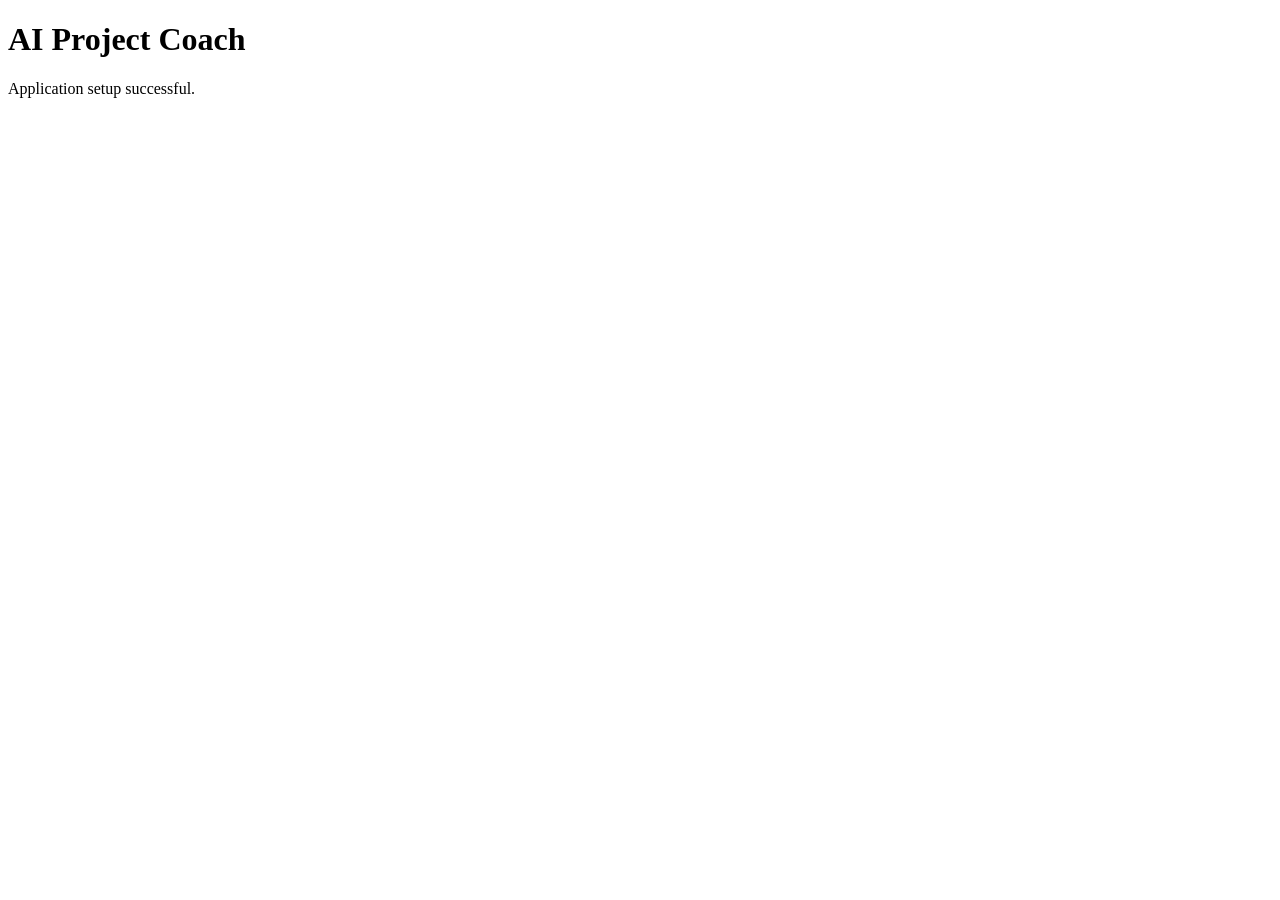
==== frontend/index.html @ a8a2a8b0 "chore: set up initial application and Docker environment" ====
<!DOCTYPE html>
<html lang="en">
<head>
    <meta charset="UTF-8">
    <meta name="viewport" content="width=device-width, initial-scale=1.0">
    <title>AI Project Coach</title>
    <link rel="stylesheet" href="css/style.css">
</head>
<body>

    <h1>AI Project Coach</h1>
    <p>Application setup successful.</p>

    <script src="js/app.js"></script>
</body>
</html>
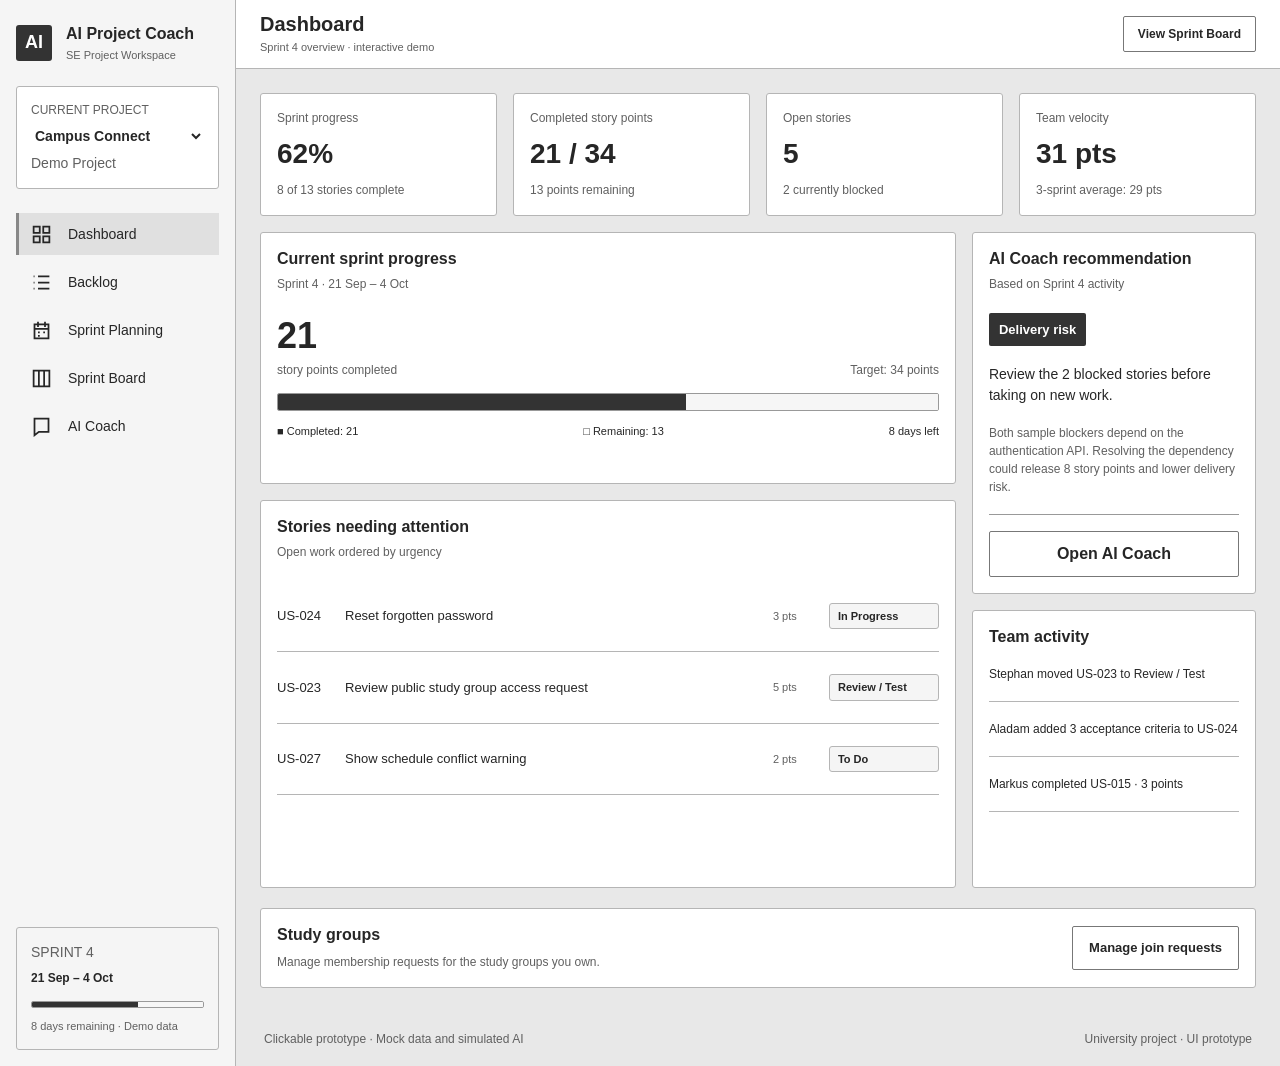
==== commit e439a6ad: "feat(frontend): implement AIPC mockup screens and US-025 join request flow" ====
--- a/frontend/index.html
+++ b/frontend/index.html
@@ -7,10 +7,234 @@
     <link rel="stylesheet" href="css/style.css">
 </head>
 <body>
-
-    <h1>AI Project Coach</h1>
-    <p>Application setup successful.</p>
-
+    <a class="skip-link" href="#main-content">Skip to content</a>
+    <div class="app-layout">
+        <aside class="sidebar">
+            <a class="brand" href="#dashboard" aria-label="AI Project Coach dashboard">
+                <span class="brand-mark" aria-hidden="true">AI</span>
+                <span>AI Project Coach<span class="brand-caption">SE Project Workspace</span></span>
+            </a>
+            <div class="project-selector">
+                <label for="current-project">Current project</label>
+                <select id="current-project" name="current-project">
+                    <option value="campus-connect">Campus Connect</option>
+                </select>
+                <p>Demo Project</p>
+            </div>
+            <nav aria-label="Main navigation">
+                <ul class="nav-list">
+                    <li><a class="nav-link is-active" href="#dashboard" aria-current="page"><svg class="nav-icon" viewBox="0 0 24 24" fill="none" stroke="currentColor" stroke-width="2" aria-hidden="true"><path d="M3 3h7v7H3zM14 3h7v7h-7zM3 14h7v7H3zM14 14h7v7h-7z"/></svg>Dashboard</a></li>
+                    <li><a class="nav-link" href="#backlog"><svg class="nav-icon" viewBox="0 0 24 24" fill="none" stroke="currentColor" stroke-width="2" aria-hidden="true"><path d="M8 5h13M8 12h13M8 19h13M3 5h1M3 12h1M3 19h1"/></svg>Backlog</a></li>
+                    <li><a class="nav-link" href="#sprint-planning"><svg class="nav-icon" viewBox="0 0 24 24" fill="none" stroke="currentColor" stroke-width="2" aria-hidden="true"><path d="M4 5h16v16H4zM4 10h16M8 2v6M16 2v6M8 14h2M14 14h2M8 18h2"/></svg>Sprint Planning</a></li>
+                    <li><a class="nav-link" href="#sprint-board"><svg class="nav-icon" viewBox="0 0 24 24" fill="none" stroke="currentColor" stroke-width="2" aria-hidden="true"><path d="M3 3h18v18H3zM9 3v18M15 3v18"/></svg>Sprint Board</a></li>
+                    <li><a class="nav-link" href="#ai-coach"><svg class="nav-icon" viewBox="0 0 24 24" fill="none" stroke="currentColor" stroke-width="2" aria-hidden="true"><path d="M4 3h16v15H9l-5 4z"/></svg>AI Coach</a></li>
+                </ul>
+            </nav>
+            <section class="sidebar-footer" aria-labelledby="sidebar-sprint-title">
+                <h2 id="sidebar-sprint-title">SPRINT 4</h2>
+                <p><strong>21 Sep – 4 Oct</strong></p>
+                <progress value="21" max="34" aria-label="Sprint summary: 21 of 34 points complete">62%</progress>
+                <span class="sidebar-caption">8 days remaining · Demo data</span>
+            </section>
+        </aside>
+
+        <div class="main-layout">
+            <header class="app-header">
+                <div><h1 id="app-page-title" tabindex="-1">Dashboard</h1><p id="app-page-subtitle">Sprint 4 overview · interactive demo</p></div>
+                <div class="header-actions">
+                    <a id="header-sprint-board" class="request-button" href="#sprint-board">View Sprint Board</a>
+                    <a class="request-button header-action" data-page="backlog" href="#story-assistant" hidden>Generate with AI</a>
+                    <button class="request-button request-button-primary header-action" data-page="backlog" id="create-story" type="button" hidden>Create User Story</button>
+                    <span class="status-badge header-action" data-page="story-assistant" hidden>AI-assisted demo draft</span>
+                    <button class="request-button header-action" data-page="sprint-planning" id="end-voting" type="button" hidden>End Voting</button>
+                    <button class="request-button request-button-primary header-action" data-page="sprint-planning" id="add-to-sprint" type="button" hidden>Add to Sprint 5</button>
+                    <a class="request-button request-button-primary header-action" data-page="sprint-board" href="#backlog" hidden>Add Story</a>
+                    <button class="request-button header-action" data-page="ai-coach" id="export-summary" type="button" hidden>Export Summary</button>
+                    <button class="request-button request-button-primary header-action" data-page="ai-coach" id="start-retro" type="button" hidden>Start Team Retrospective</button>
+                </div>
+            </header>
+
+            <main id="main-content" tabindex="-1">
+                <p id="demo-feedback" class="request-message" role="status" aria-atomic="true"></p>
+                <section id="dashboard" class="page" aria-labelledby="dashboard-title">
+                    <div class="page-heading dashboard-heading">
+                        <h2 id="dashboard-title" tabindex="-1">Dashboard</h2><p>Sprint 4 overview · interactive demo</p>
+                    </div>
+
+                    <div class="overview-grid">
+                        <article class="overview-card" aria-labelledby="progress-label">
+                            <h3 id="progress-label">Sprint progress</h3>
+                            <p class="card-value">62%</p>
+                            <p class="card-description">8 of 13 stories complete</p>
+                        </article>
+                        <article class="overview-card" aria-labelledby="points-label">
+                            <h3 id="points-label">Completed story points</h3>
+                            <p class="card-value">21 / 34</p>
+                            <p class="card-description">13 points remaining</p>
+                        </article>
+                        <article class="overview-card" aria-labelledby="stories-label">
+                            <h3 id="stories-label">Open stories</h3>
+                            <p class="card-value">5</p>
+                            <p class="card-description">2 currently blocked</p>
+                        </article>
+                        <article class="overview-card" aria-labelledby="velocity-label">
+                            <h3 id="velocity-label">Team velocity</h3>
+                            <p class="card-value">31 pts</p>
+                            <p class="card-description">3-sprint average: 29 pts</p>
+                        </article>
+                    </div>
+
+                    <div class="dashboard-columns">
+                        <div class="dashboard-primary">
+                            <article class="panel sprint-panel" aria-labelledby="current-sprint-title">
+                                <h3 id="current-sprint-title">Current sprint progress</h3>
+                                <p class="panel-subtitle">Sprint 4 · 21 Sep – 4 Oct</p>
+                                <p class="sprint-total">21</p>
+                                <div class="progress-label"><span>story points completed</span><span>Target: 34 points</span></div>
+                                <progress value="21" max="34" aria-label="Current sprint progress: 21 of 34 story points complete">62%</progress>
+                                <div class="progress-legend"><span>■ Completed: 21</span><span>□ Remaining: 13</span><span>8 days left</span></div>
+                            </article>
+
+                            <article class="panel attention-panel" aria-labelledby="attention-title">
+                                <h3 id="attention-title">Stories needing attention</h3>
+                                <p class="panel-subtitle">Open work ordered by urgency</p>
+                                <ul class="story-list">
+                                    <li><span>US-024</span><span>Reset forgotten password</span><span class="story-points">3 pts</span><span class="status-badge">In Progress</span></li>
+                                    <li><span>US-023</span><span>Review public study group access request</span><span class="story-points">5 pts</span><span class="status-badge">Review / Test</span></li>
+                                    <li><span>US-027</span><span>Show schedule conflict warning</span><span class="story-points">2 pts</span><span class="status-badge">To Do</span></li>
+                                </ul>
+                            </article>
+                        </div>
+
+                        <div class="dashboard-secondary">
+                            <article class="panel coach-panel" aria-labelledby="recommendation-title">
+                                <h3 id="recommendation-title">AI Coach recommendation</h3>
+                                <p class="panel-subtitle">Based on Sprint 4 activity</p>
+                                <span class="risk-badge">Delivery risk</span>
+                                <p class="recommendation-copy">Review the 2 blocked stories before taking on new work.</p>
+                                <p class="panel-copy">Both sample blockers depend on the authentication API. Resolving the dependency could release 8 story points and lower delivery risk.</p>
+                                <div class="panel-action"><a class="request-button" href="#ai-coach">Open AI Coach</a></div>
+                            </article>
+
+                            <article class="panel activity-panel" aria-labelledby="activity-title">
+                                <h3 id="activity-title">Team activity</h3>
+                                <ul class="activity-list">
+                                    <li>Stephan moved US-023 to Review / Test</li>
+                                    <li>Aladam added 3 acceptance criteria to US-024</li>
+                                    <li>Markus completed US-015 · 3 points</li>
+                                </ul>
+                            </article>
+                        </div>
+                    </div>
+
+                    <article class="panel study-groups-panel" aria-labelledby="study-groups-title">
+                        <div><h3 id="study-groups-title">Study groups</h3><p class="panel-copy">Manage membership requests for the study groups you own.</p></div>
+                        <a class="request-button" href="#join-requests">Manage join requests</a>
+                    </article>
+                </section>
+
+                <section id="backlog" class="page" aria-labelledby="backlog-title" hidden>
+                    <div class="page-heading"><h2 id="backlog-title">Backlog &amp; User Story Management</h2><p>Create, refine, prioritise, and prepare stories for sprint planning</p></div>
+                    <div class="toolbar">
+                        <label class="search-field"><span class="sr-only">Search user stories</span><input id="backlog-search" type="search" placeholder="Search user stories…"></label>
+                        <label><span class="sr-only">Filter backlog priority</span><select id="backlog-priority"><option value="">Priority: All</option><option>High</option><option>Medium</option><option>Low</option></select></label>
+                        <label><span class="sr-only">Filter backlog status</span><select id="backlog-status"><option value="">Status: All</option><option>Ready</option><option>Draft</option><option>Refine</option><option>In Sprint</option></select></label>
+                        <p id="backlog-count" class="toolbar-summary" role="status"></p>
+                    </div>
+                    <div class="table-panel"><table><caption class="sr-only">Project backlog with mock user stories</caption><thead><tr><th scope="col">ID</th><th scope="col">User story</th><th scope="col">Priority</th><th scope="col">Points</th><th scope="col">Status</th><th scope="col"><span class="sr-only">Actions</span></th></tr></thead><tbody id="backlog-rows"></tbody></table><p id="backlog-empty" class="empty-notice" hidden>No stories match your filters. Try another search or choose All.</p><p class="table-footer">Mock preview · Decisions and new stories reset on refresh.</p></div>
+                </section>
+
+                <section id="story-assistant" class="page" data-nav-parent="backlog" aria-labelledby="assistant-title" hidden>
+                    <div class="page-heading"><h2 id="assistant-title">AI User Story Assistant</h2><p>Turn a natural-language requirement into a structured backlog item</p></div>
+                    <div class="assistant-grid">
+                        <div class="stack">
+                            <article class="panel"><h3>1. Describe the requirement</h3><p class="panel-subtitle">Write what the user needs in plain language. Include relevant constraints or business rules.</p>
+                                <label class="sr-only" for="story-requirement">Requirement</label><textarea id="story-requirement" rows="7" maxlength="1000">Students should be able to request access to a public study group. The owner needs to approve the request before the student can see private posts.</textarea>
+                                <p class="field-help">Be specific about the actor and desired outcome. <span id="requirement-count"></span></p>
+                                <button id="generate-story" class="request-button request-button-primary full-width" type="button">Generate User Story</button><p class="field-help">Demo only: shows a sample draft; no AI service is connected.</p>
+                            </article>
+                            <article class="panel grow"><h3>Project context</h3><p class="panel-subtitle">Context helps the assistant create a more relevant draft.</p><label class="field-label" for="product-area">Product area</label><select id="product-area"><option>Study Groups</option></select><label class="field-label" for="primary-user">Primary user</label><select id="primary-user"><option>University student</option></select></article>
+                        </div>
+                        <article class="panel"><h3>2. Review AI-generated story</h3><p class="panel-subtitle">Check the wording and acceptance criteria before adding this item to the backlog.</p>
+                            <div class="draft-story"><div class="panel-heading"><h4>Suggested user story</h4><span class="status-badge">Priority: Medium</span></div><label class="sr-only" for="suggested-story">Suggested story text</label><textarea id="suggested-story" rows="5">As a university student,
+I want to request access to a public study group,
+so that I can participate after the group owner approves me.</textarea></div>
+                            <div class="panel-heading"><h4>Suggested acceptance criteria</h4><span class="muted">4 criteria</span></div>
+                            <ul class="criteria-list"><li>Given I am viewing a public study group, when I select Join, then my request is sent to the group owner.</li><li>The group owner receives a notification containing my name and study interests.</li><li>I see a Pending status until the owner approves or declines the request.</li><li>I cannot submit a second request while one is pending.</li></ul>
+                            <div class="panel-action action-row"><span class="field-help">Review the sample output for accuracy before saving.</span><button id="add-draft" class="request-button request-button-primary" type="button">Add to Backlog</button></div>
+                        </article>
+                    </div>
+                </section>
+
+                <section id="sprint-planning" class="page" aria-labelledby="planning-title" hidden>
+                    <div class="page-heading"><h2 id="planning-title">Sprint Planning &amp; Planning Poker</h2><p>Backlog refinement &amp; estimation session · 6 demo participants</p></div>
+                    <article class="panel selected-story"><h3>Selected user story</h3><div class="selected-story-grid"><div><p><strong>US-026</strong> <span class="status-badge">Medium</span> <span class="status-badge">Study Groups</span></p><h4>Request access to a public study group</h4><p>As a university student, I want to request access to a public study group, so that I can participate after the group owner approves me.</p></div><div><h4>Acceptance criteria (4)</h4><ul class="criteria-list compact"><li>Join request is sent to the group owner</li><li>Student sees a Pending status</li><li>Duplicate requests are prevented</li><li>Private posts stay hidden until approval</li></ul></div></div></article>
+                    <div class="planning-grid">
+                        <article class="panel"><h3>Team estimates</h3><p id="voting-description" class="panel-subtitle">Votes are revealed. Discuss the difference before agreeing a final estimate.</p><div id="team-estimates" class="estimate-grid"></div>
+                            <fieldset class="vote-fieldset"><legend>Your estimate</legend><p id="selected-estimate" role="status">Selected: 5 points</p><div id="vote-options" class="vote-options" role="group" aria-label="Choose your estimate"></div></fieldset>
+                        </article>
+                        <article class="panel"><h3>AI-generated estimate</h3><p class="panel-subtitle">Comparable stories and acceptance criteria were considered. Sample analysis only.</p><div class="estimate-suggestion"><h4>Suggested estimate</h4><strong>5</strong><span>story points</span></div><h4>Why 5 points?</h4><p class="panel-copy">The story includes a request workflow, a new Pending state, one notification, and duplicate-request validation. Similar stories averaged 4.7 points.</p><div class="panel-action"><p class="field-help">Confidence: Medium · Team range: 3–8</p><button id="use-estimate" class="request-button full-width" type="button">Use 5 as Final Estimate</button></div></article>
+                    </div>
+                </section>
+
+                <section id="sprint-board" class="page" aria-labelledby="board-title" hidden>
+                    <div class="page-heading"><h2 id="board-title">Sprint Board</h2><p>Sprint 4 · 21 of 34 story points completed · 8 days remaining</p></div>
+                    <div class="toolbar"><label><span class="sr-only">Sprint</span><select><option>Sprint 4</option></select></label><label><span class="sr-only">Filter assignee</span><select id="board-assignee"><option value="">Assignee: All</option><option value="SG">Serhat Goektas</option><option value="AM">Aladam Mishref</option><option value="SL">Stephan Lottes</option><option value="EMM">Enrique Morales Mesino</option><option value="NA">Nuri Ali</option><option value="MR">Markus Rizkalla</option></select></label><label><span class="sr-only">Filter board priority</span><select id="board-priority"><option value="">Priority: All</option><option>High</option><option>Medium</option><option>Low</option></select></label><p id="board-count" class="toolbar-summary" role="status"></p></div>
+                    <div id="board-columns" class="board-grid"></div>
+                </section>
+
+                <section id="ai-coach" class="page" aria-labelledby="coach-title" hidden>
+                    <div class="page-heading"><h2 id="coach-title">AI Retrospective / Project Coach</h2><p>Sprint 4 completed · Sample AI analysis from board history and team activity</p></div>
+                    <div class="overview-grid"><article class="overview-card"><h3>Planned story points</h3><p class="card-value">34</p><p class="card-description">13 total stories</p></article><article class="overview-card"><h3>Completed story points</h3><p class="card-value">21</p><p class="card-description">8 completed stories</p></article><article class="overview-card"><h3>Carry-over stories</h3><p class="card-value">5</p><p class="card-description">13 points · 5 carry-over stories</p></article><article class="overview-card"><h3>Average cycle time</h3><p class="card-value">4.2 days</p><p class="card-description">0.8 days slower than Sprint 3</p></article></div>
+                    <div class="retro-grid"><div class="stack"><article class="panel"><h3>Sprint outcome</h3><p class="panel-subtitle">Planned versus completed points</p><div class="progress-label"><span>Planned</span><strong>34 pts · 13 stories</strong></div><progress value="34" max="34" aria-label="Planned: 34 story points">34</progress><div class="progress-label"><span>Completed</span><strong>21 pts · 8 stories</strong></div><progress value="21" max="34" aria-label="Completed: 21 of 34 story points">21</progress></article><article class="panel grow"><h3>Delivery signals</h3><dl class="signal-list"><div><dt>Stories completed</dt><dd>8 / 13</dd></div><div><dt>Blocked time</dt><dd>6.5 days</dd></div><div><dt>Reopened stories</dt><dd>2</dd></div><div><dt>Scope added mid-sprint</dt><dd>5 pts</dd></div></dl></article></div>
+                        <article class="panel"><h3>AI Coach analysis</h3><p class="panel-subtitle">AI identifies possible problems and suggests improvements. The team discusses and decides what to do. Demo analysis only.</p><div class="analysis-grid"><div><div class="panel-heading"><h4>Possible problems</h4><span class="risk-badge">AI detected 3</span></div><div class="analysis-card"><h5>! Authentication work is blocking delivery</h5><span class="muted">High impact</span><p>Two stories waited more than three days for the same API dependency.</p></div><div class="analysis-card"><h5>! Review work is clustering late</h5><span class="muted">Medium impact</span><p>Six of eight completed stories entered review in the final three sprint days.</p></div><div class="analysis-card"><h5>! Mid-sprint scope increased delivery pressure</h5><span class="muted">Medium impact</span><p>5 story points were added after the sprint started, increasing the committed workload.</p></div></div>
+                            <div><h4>Suggested improvements for Sprint 5</h4><span class="status-badge">Next sprint</span><ol class="improvement-list"><li><h5>Schedule an authentication dependency check</h5><p>Confirm API ownership and test data before Sprint 5 begins.</p></li><li><h5>Set a daily review handoff</h5><p>Reserve 30 minutes each afternoon for code review and QA assignment.</p></li><li><h5>Protect the sprint scope</h5><p>Avoid adding new work during an active sprint unless equivalent scope is removed or the change is explicitly agreed by the team.</p></li></ol><button id="create-actions" class="request-button request-button-primary full-width" type="button">Create Sprint 5 Action Items</button><button id="ask-coach" class="request-button full-width spaced-button" type="button">Ask AI Coach a Follow-up</button><div id="coach-followup" hidden><label class="field-label" for="coach-question">Team follow-up question</label><textarea id="coach-question" rows="3" placeholder="What should the team discuss next?"></textarea><p class="field-help">Use this question during your team discussion. Live AI answers are not connected.</p></div></div></div>
+                            <div id="team-retrospective" class="panel-action" hidden><label class="field-label" for="retro-notes">Team retrospective notes</label><textarea id="retro-notes" rows="4" placeholder="What went well? What should change next sprint?"></textarea><p class="field-help">Discussion notes stay in this preview until refresh.</p></div>
+                        </article>
+                    </div>
+                </section>
+
+                <section id="join-requests" class="page join-requests-page" data-nav-parent="dashboard" aria-labelledby="join-requests-title" hidden>
+                    <a class="back-link" href="#dashboard">← Back to Dashboard</a>
+                    <div class="page-heading">
+                        <p class="eyebrow">Study groups · Owner workspace</p>
+                        <h2 id="join-requests-title" tabindex="-1">Join Requests</h2>
+                        <p>Review who wants to join the study groups you own.</p>
+                    </div>
+                    <div class="requests-demo">
+                        <p><strong>Demo data.</strong> Decisions apply to this preview only and reset when you refresh.</p>
+                        <label><input id="fail-next-request" type="checkbox"> Simulate a failure on the next approval or rejection</label>
+                    </div>
+                    <p id="request-success" class="request-message" role="status" aria-atomic="true"></p>
+                    <p id="request-error" class="request-message request-message-error" role="alert" aria-atomic="true"></p>
+                    <div class="requests-heading">
+                        <h3>Study group requests</h3>
+                        <p id="request-summary" role="status" aria-atomic="true">Loading requests…</p>
+                    </div>
+                    <p id="requests-empty" class="requests-empty" hidden>No pending requests. All study group requests have been reviewed.</p>
+                    <ul id="request-list" class="request-list" aria-label="Study group join requests" aria-busy="true"></ul>
+                    <button id="retry-requests" class="request-button" type="button" hidden>Retry loading requests</button>
+                    <noscript><p>Enable JavaScript to review and approve study group join requests.</p></noscript>
+                </section>
+
+                <template id="request-card-template">
+                    <li class="request-card">
+                        <div class="request-details">
+                            <h4 class="requester-name"></h4>
+                            <p>Study group: <span class="request-group"></span></p>
+                            <p>Status: <span class="request-status" tabindex="-1"></span></p>
+                        </div>
+                        <div class="request-actions">
+                            <button class="request-button request-button-primary" type="button" data-decision="approved">Approve</button>
+                            <button class="request-button" type="button" data-decision="rejected">Reject</button>
+                        </div>
+                    </li>
+                </template>
+                <dialog id="story-dialog" aria-labelledby="story-dialog-title"><form id="story-form"><h2 id="story-dialog-title">Create User Story</h2><p class="field-help">A demo story will be added to the backlog until refresh.</p><label class="field-label" for="new-story-title">User story</label><textarea id="new-story-title" rows="4" maxlength="500" required></textarea><div class="form-grid"><div><label class="field-label" for="new-story-priority">Priority</label><select id="new-story-priority"><option>Low</option><option selected>Medium</option><option>High</option></select></div><div><label class="field-label" for="new-story-points">Story points</label><input id="new-story-points" type="number" min="0" max="100" value="3" required></div></div><div class="panel-action action-row"><button id="cancel-story" class="request-button" type="button">Cancel</button><button class="request-button request-button-primary" type="submit">Create Story</button></div></form></dialog>
+            </main>
+            <footer class="app-footer">Clickable prototype · Mock data and simulated AI <span>University project · UI prototype</span></footer>
+        </div>
+    </div>
     <script src="js/app.js"></script>
 </body>
-</html>+</html>
--- a/frontend/css/style.css
+++ b/frontend/css/style.css
@@ -0,0 +1,279 @@
+/* Screenshot reference: grayscale panels, a light sidebar, and a two-column dashboard. */
+:root {
+    color-scheme: light;
+    --ink: #262626;
+    --muted: #606060;
+    --border: #b5b5b5;
+    --surface: #fff;
+    --background: #e8e8e8;
+}
+* { box-sizing: border-box; }
+body { margin: 0; background: var(--background); color: var(--ink); font-family: Arial, Helvetica, sans-serif; font-size: 14px; line-height: 1.5; }
+a { color: inherit; text-underline-offset: 3px; }
+[hidden] { display: none !important; }
+:focus-visible { outline: 3px solid #444; outline-offset: 4px; }
+.skip-link { position: absolute; top: -100px; left: 16px; z-index: 10; padding: 10px 16px; border: 1px solid #777; background: #fff; }
+.skip-link:focus { top: 16px; }
+.app-layout { display: grid; grid-template-columns: 236px minmax(0, 1fr); min-height: 100vh; }
+.sidebar { display: flex; flex-direction: column; gap: 24px; padding: 24px 16px 16px; border-right: 1px solid var(--border); background: #f5f5f5; }
+.brand { display: flex; align-items: center; gap: 14px; text-decoration: none; font-size: 16px; font-weight: 700; line-height: 1.3; }
+.brand-mark { display: grid; place-items: center; flex-shrink: 0; width: 36px; height: 36px; border-radius: 3px; background: #333; color: #fff; font-size: 18px; }
+.brand-caption { display: block; margin-top: 3px; color: var(--muted); font-size: 14px; font-weight: 400; }
+.project-selector { padding: 14px; border: 1px solid var(--border); border-radius: 3px; background: #fff; }
+.project-selector label { display: block; color: var(--muted); font-size: 12px; text-transform: uppercase; }
+.project-selector select { width: 100%; min-height: 34px; padding: 2px 0; border: 0; background: #fff; color: var(--ink); font: inherit; font-weight: 700; }
+.project-selector p { margin: 0; color: var(--muted); font-size: 14px; }
+.nav-list { display: grid; gap: 6px; list-style: none; padding: 0; margin: 0; }
+.nav-link { display: flex; align-items: center; gap: 16px; min-height: 42px; padding: 10px 12px; border-left: 3px solid transparent; text-decoration: none; }
+.nav-link:hover { background: #eaeaea; }
+.nav-link.is-active { border-left-color: #888; background: #e0e0e0; }
+.nav-icon { width: 21px; height: 21px; flex-shrink: 0; }
+.sidebar-footer { margin-top: auto; padding: 14px; border: 1px solid var(--border); border-radius: 3px; color: var(--muted); font-size: 14px; }
+.sidebar-footer h2 { margin: 0 0 6px; font-size: 14px; font-weight: 400; }
+.sidebar-footer p { margin: 0; color: var(--ink); }
+.sidebar-footer progress { margin: 14px 0 10px; height: 7px; }
+.sidebar-caption { display: block; font-size: 13px; }
+.main-layout { display: flex; flex-direction: column; min-width: 0; }
+.app-header { display: flex; align-items: center; justify-content: space-between; gap: 20px; min-height: 68px; padding: 12px 24px; border-bottom: 1px solid var(--border); background: #fff; }
+.app-header h1 { margin: 0 0 2px; font-size: 20px; font-weight: 700; line-height: 1.25; }
+.app-header p { margin: 0; color: var(--muted); font-size: 14px; }
+.app-header .request-button { flex-shrink: 0; font-size: 16px; padding: 10px 18px; }
+main { width: 100%; margin: 0 auto; padding: 24px; flex: 1; }
+/* Section labels remain available to assistive technology; the visible title is in the header. */
+.page-heading { position: absolute; width: 1px; height: 1px; padding: 0; margin: -1px; overflow: hidden; clip-path: inset(50%); white-space: nowrap; }
+.overview-grid { display: grid; grid-template-columns: repeat(4, minmax(0, 1fr)); gap: 20px; }
+.overview-card, .panel, .placeholder-panel { min-width: 0; padding: 20px; border: 1px solid var(--border); border-radius: 3px; background: #fff; }
+.overview-card { min-height: 112px; }
+.overview-card h3 { margin: 0 0 10px; color: var(--muted); font-size: 16px; font-weight: 400; line-height: 1.35; }
+.card-value { margin: 0 0 10px; font-size: 28px; font-weight: 700; line-height: 1.25; }
+.card-description { margin: 0; font-size: 14px; color: var(--muted); }
+.dashboard-columns { display: grid; grid-template-columns: minmax(0, 2.45fr) minmax(0, 1fr); gap: 20px; margin-top: 20px; }
+.dashboard-primary, .dashboard-secondary { display: flex; flex-direction: column; gap: 20px; min-width: 0; }
+.panel h3 { margin: 0; font-size: 16px; font-weight: 700; line-height: 1.25; }
+.panel-subtitle { margin: 6px 0 20px; color: var(--muted); font-size: 14px; }
+.sprint-panel { min-height: 252px; }
+.sprint-total { margin: 20px 0 2px; font-size: 36px; font-weight: 700; line-height: 1.3; }
+.progress-label { display: flex; flex-wrap: wrap; justify-content: space-between; gap: 8px; color: var(--muted); font-size: 14px; }
+progress { display: block; width: 100%; height: 22px; margin: 14px 0 12px; border: 1px solid #999; border-radius: 2px; overflow: hidden; background: #f6f6f6; accent-color: #333; }
+progress::-webkit-progress-bar { background: #f6f6f6; }
+progress::-webkit-progress-value { background: #333; }
+progress::-moz-progress-bar { background: #333; }
+.progress-legend { display: flex; flex-wrap: wrap; justify-content: space-between; gap: 8px; font-size: 12px; }
+.attention-panel { flex: 1; min-height: 388px; }
+.story-list { list-style: none; margin: 0; padding: 0; }
+.story-list li { display: grid; grid-template-columns: 70px minmax(0, 1fr) 55px 126px; align-items: center; gap: 16px; padding: 22px 0; border-bottom: 1px solid var(--border); }
+.story-points { color: var(--muted); font-size: 14px; }
+.status-badge { display: inline-block; padding: 4px 8px; border: 1px solid var(--border); border-radius: 3px; background: #f5f5f5; font-size: 12px; font-weight: 700; }
+.risk-badge { display: inline-block; padding: 7px 10px; border-radius: 2px; background: #333; color: #fff; font-size: 13px; font-weight: 700; }
+.recommendation-copy { margin: 18px 0; font-size: 16px; }
+.panel-copy { margin: 8px 0 0; color: var(--muted); font-size: 14px; }
+.panel-action { margin-top: 18px; padding-top: 16px; border-top: 1px solid #999; }
+.coach-panel .panel-action .request-button { width: 100%; font-size: 16px; }
+.activity-panel { flex: 1; }
+.activity-list { list-style: none; margin: 0; padding: 0; }
+.activity-list li { padding: 18px 0; border-bottom: 1px solid var(--border); font-size: 14px; }
+.study-groups-panel { display: flex; align-items: center; justify-content: space-between; gap: 20px; margin-top: 20px; }
+.study-groups-panel .request-button { flex-shrink: 0; }
+.back-link { display: inline-block; margin-bottom: 20px; font-size: 14px; }
+.placeholder-panel { padding: 48px 24px; text-align: center; }
+.placeholder-panel h3 { margin: 0 0 10px; font-size: 20px; }
+.placeholder-panel p { max-width: 440px; margin: 0 auto 24px; color: var(--muted); }
+.app-footer { display: flex; flex-wrap: wrap; justify-content: space-between; gap: 12px; padding: 18px 28px; color: var(--muted); font-size: 12px; }
+
+/* Join request review uses restrained grayscale styling within the shared layout. */
+.join-requests-page .eyebrow { color: #555; }
+.requests-demo { padding: 16px 20px; margin-bottom: 20px; border: 1px solid #d6d6d6; border-radius: 2px; background: #f0f0f0; color: #444; font-size: 13px; }
+.requests-demo p { margin: 0 0 10px; }
+.requests-demo label { display: flex; align-items: flex-start; gap: 8px; cursor: pointer; }
+.requests-demo input { margin: 4px 0 0; accent-color: #333; }
+.requests-heading { display: flex; flex-wrap: wrap; align-items: baseline; justify-content: space-between; gap: 8px 20px; margin: 26px 0 16px; }
+.requests-heading h3 { margin: 0; font-size: 18px; font-weight: 600; }
+.requests-heading p { margin: 0; color: #555; font-size: 13px; }
+.request-list { display: grid; gap: 16px; list-style: none; padding: 0; margin: 0; }
+.request-card { display: flex; align-items: center; justify-content: space-between; gap: 24px; padding: 24px; background: #fff; color: #262626; border: 1px solid #d6d6d6; border-radius: 2px; }
+.request-details { min-width: 0; overflow-wrap: anywhere; }
+.requester-name { margin: 0 0 10px; font-size: 17px; font-weight: 600; }
+.request-details p { margin: 5px 0 0; color: #555; font-size: 14px; }
+.request-group { color: #262626; }
+.request-status { display: inline-block; padding: 2px 8px; border: 1px solid #ccc; border-radius: 2px; font-size: 12px; color: #333; background: #f4f4f4; }
+.request-status[data-status="approved"] { font-weight: 700; border-color: #777; background: #e8e8e8; }
+.request-status[data-status="rejected"] { border-style: dashed; }
+.request-actions { display: flex; flex-wrap: wrap; gap: 10px; flex-shrink: 0; }
+.request-button { display: inline-flex; align-items: center; justify-content: center; text-align: center; text-decoration: none; min-height: 44px; padding: 10px 16px; border: 1px solid #777; border-radius: 2px; background: #fff; color: #262626; font: inherit; font-size: 13px; font-weight: 600; cursor: pointer; }
+.request-button:hover:not(:disabled) { background: #ededed; }
+.request-button-primary { background: #333; border-color: #333; color: #fff; }
+.request-button-primary:hover:not(:disabled) { background: #505050; }
+.request-button:disabled { background: #eee; border-color: #d0d0d0; color: #777; cursor: default; }
+.join-requests-page :focus-visible { outline-color: #444; }
+.request-message { padding: 14px 18px; margin: 0 0 16px; border: 1px solid #888; border-left: 4px solid #555; border-radius: 2px; background: #fff; color: #262626; font-size: 14px; overflow-wrap: anywhere; }
+.request-message:empty { display: none; }
+.request-message-error { border-left-width: 6px; border-style: dashed; }
+.requests-empty { padding: 18px; border: 1px solid #ccc; background: #fff; border-radius: 2px; font-size: 14px; }
+
+
+/* Shared controls and the remaining PDF mockup screens. */
+.sr-only { position: absolute; width: 1px; height: 1px; padding: 0; margin: -1px; overflow: hidden; clip-path: inset(50%); white-space: nowrap; }
+input, select, textarea { max-width: 100%; border: 1px solid #999; border-radius: 2px; background: #fff; color: var(--ink); font: inherit; }
+input, select { min-height: 38px; padding: 8px 10px; }
+input[type="checkbox"] { width: 16px; height: 16px; min-height: 0; padding: 0; flex-shrink: 0; }
+textarea { display: block; width: 100%; padding: 12px; resize: vertical; line-height: 1.6; }
+button, a, input, select, textarea { -webkit-tap-highlight-color: transparent; }
+h4 { margin: 0 0 10px; font-size: 14px; }
+h5 { margin: 0 0 6px; font-size: 12px; }
+.header-actions, .action-row { display: flex; align-items: center; justify-content: flex-end; flex-wrap: wrap; gap: 8px; }
+.app-header .request-button { font-size: 12px; min-height: 36px; padding: 8px 14px; }
+.app-header p, .brand-caption { font-size: 11px; }
+.overview-card, .panel { padding: 16px; }
+.overview-card h3 { font-size: 12px; }
+.card-description, .panel-subtitle, .panel-copy, .progress-label, .activity-list li { font-size: 12px; }
+.dashboard-columns, .dashboard-primary, .dashboard-secondary, .overview-grid { gap: 16px; }
+.dashboard-columns { margin-top: 16px; }
+.story-list li { font-size: 13px; grid-template-columns: 56px minmax(0, 1fr) 44px 110px; gap: 12px; }
+.story-points, .status-badge { font-size: 11px; }
+.recommendation-copy { font-size: 14px; }
+.progress-legend { font-size: 11px; }
+.sprint-panel progress { height: 18px; }
+.sidebar-footer { font-size: 12px; }
+.sidebar-caption { font-size: 11px; }
+.toolbar { display: flex; align-items: center; flex-wrap: wrap; gap: 8px; margin-bottom: 18px; }
+.toolbar-summary { margin: 0 0 0 auto; color: var(--muted); font-size: 12px; }
+.search-field { width: min(320px, 100%); }
+.search-field input { width: 100%; }
+.table-panel { border: 1px solid var(--border); border-radius: 2px; background: #fff; overflow-x: auto; }
+table { border-collapse: collapse; width: 100%; text-align: left; }
+th { padding: 14px; background: #f5f5f5; color: var(--muted); font-size: 11px; text-transform: uppercase; }
+td { padding: 22px 14px; border-top: 1px solid var(--border); font-size: 12px; }
+td:nth-child(2) { min-width: 240px; }
+.table-link { white-space: nowrap; font-size: 11px; }
+.table-footer, .empty-notice { margin: 0; padding: 20px 14px; color: var(--muted); font-size: 12px; }
+.table-footer { border-top: 1px solid var(--border); }
+.stack { display: flex; flex-direction: column; gap: 16px; min-width: 0; }
+.grow { flex: 1; }
+.assistant-grid { display: grid; grid-template-columns: minmax(0, 2fr) minmax(0, 3fr); gap: 16px; min-height: 740px; }
+.assistant-grid select { width: 100%; }
+.field-label { display: block; margin: 14px 0 6px; font-size: 12px; font-weight: 700; }
+.field-help { margin: 8px 0; font-size: 11px; color: var(--muted); }
+.field-help span { float: right; }
+.full-width { width: 100%; }
+.draft-story { padding: 16px; margin-bottom: 16px; border: 1px solid #999; background: #f5f5f5; }
+.draft-story textarea { border: 0; padding: 0; background: transparent; font-size: 18px; }
+.draft-story h4 { text-transform: uppercase; font-size: 11px; }
+.panel-heading { display: flex; align-items: baseline; justify-content: space-between; flex-wrap: wrap; gap: 8px; margin: 0 0 12px; }
+.criteria-list { list-style: none; margin: 0; padding: 0; }
+.criteria-list li { position: relative; margin: 12px 0; padding-left: 22px; font-size: 12px; }
+.criteria-list li::before { content: ''; position: absolute; left: 0; top: 3px; width: 12px; height: 12px; border: 1px solid #999; }
+.muted { color: var(--muted); font-size: 11px; }
+.selected-story { margin-bottom: 16px; min-height: 240px; }
+.selected-story-grid { display: grid; grid-template-columns: minmax(0, 1.7fr) minmax(0, 1fr); gap: 24px; margin-top: 12px; }
+.selected-story-grid > div + div { border-left: 1px solid var(--border); padding-left: 24px; }
+.selected-story-grid h4 { font-size: 18px; }
+.selected-story-grid p { font-size: 13px; }
+.selected-story-grid > div + div h4 { font-size: 12px; }
+.compact li { margin: 8px 0; font-size: 11px; }
+.planning-grid { display: grid; grid-template-columns: minmax(0, 2.7fr) minmax(0, 1fr); gap: 16px; }
+.estimate-grid { display: grid; grid-template-columns: repeat(4, minmax(0, 1fr)); gap: 8px; }
+.estimate-card { padding: 12px 8px; border: 1px solid var(--border); border-radius: 2px; background: #f5f5f5; text-align: center; }
+.avatar { display: inline-grid; place-items: center; min-width: 28px; min-height: 28px; padding: 3px; border: 1px solid #999; background: #e0e0e0; color: #262626; font-size: 10px; font-weight: 700; }
+.estimate-card p { margin: 8px 0 4px; font-size: 12px; }
+.estimate-card strong { display: block; font-size: 24px; }
+.vote-fieldset { margin: 16px 0 0; padding: 12px 0 0; border: 0; border-top: 1px solid var(--border); }
+.vote-fieldset legend { padding: 0 8px 0 0; font-size: 12px; font-weight: 700; }
+.vote-fieldset p { margin: 0 0 10px; text-align: right; color: var(--muted); font-size: 11px; }
+.vote-options { display: grid; grid-template-columns: repeat(7, minmax(0, 1fr)); gap: 8px; }
+.vote-button { padding: 8px; }
+.vote-button[aria-pressed="true"] { background: #333; color: #fff; }
+.estimate-suggestion { display: grid; justify-items: center; padding: 20px; margin-bottom: 16px; border: 1px solid #999; background: #f5f5f5; }
+.estimate-suggestion h4 { font-size: 11px; text-transform: uppercase; }
+.estimate-suggestion strong { font-size: 44px; }
+.estimate-suggestion span { font-size: 12px; color: var(--muted); }
+.board-grid { display: grid; grid-template-columns: repeat(4, minmax(0, 1fr)); gap: 12px; }
+.board-column { display: flex; flex-direction: column; gap: 8px; padding: 12px; min-width: 0; min-height: 720px; background: #f5f5f5; border: 1px solid var(--border); border-radius: 2px; }
+.board-column > h3 { margin: 0 0 8px; font-size: 14px; }
+.column-count { margin-left: 5px; padding: 2px 6px; background: #ddd; font-size: 12px; }
+.board-column > .field-help { margin: -6px 0 4px; }
+.board-card { padding: 8px; border: 1px solid #aaa; border-radius: 2px; background: #fff; }
+.board-card-meta { display: flex; align-items: center; justify-content: space-between; gap: 8px; font-size: 10px; color: var(--muted); }
+.board-card h4, .board-card > a { display: block; margin: 5px 0 8px; font-size: 12px; line-height: 1.4; font-weight: 600; overflow-wrap: anywhere; }
+.board-card .avatar { min-width: 24px; min-height: 24px; font-size: 9px; }
+.board-card .risk-badge { padding: 3px 5px; font-size: 10px; }
+.column-add { margin-top: auto; padding-top: 16px; text-align: center; font-size: 11px; color: var(--muted); }
+.retro-grid { display: grid; grid-template-columns: minmax(0, 1fr) minmax(0, 1.9fr); gap: 16px; margin-top: 16px; min-height: 650px; }
+.analysis-grid { display: grid; grid-template-columns: repeat(2, minmax(0, 1fr)); gap: 24px; }
+.analysis-grid h4 { margin: 0 0 10px; }
+.analysis-card { padding: 12px; margin-bottom: 12px; border: 1px solid var(--border); background: #f5f5f5; }
+.analysis-card p, .improvement-list p { margin: 8px 0 0; font-size: 12px; color: var(--muted); }
+.improvement-list { list-style: none; counter-reset: improvement; padding: 0; margin: 12px 0 20px; }
+.improvement-list li { counter-increment: improvement; position: relative; padding: 12px 12px 12px 46px; margin-bottom: 12px; border: 1px solid #888; }
+.improvement-list li::before { content: counter(improvement); position: absolute; top: 12px; left: 12px; width: 24px; height: 24px; display: grid; place-items: center; background: #333; color: #fff; font-weight: 700; }
+.signal-list { margin: 0; }
+.signal-list > div { display: flex; justify-content: space-between; gap: 12px; padding: 14px 0; border-bottom: 1px solid var(--border); font-size: 12px; }
+.signal-list dt { color: var(--muted); }
+.signal-list dd { margin: 0; font-weight: 700; }
+.spaced-button { margin-top: 8px; }
+dialog { width: min(540px, calc(100% - 32px)); max-height: calc(100vh - 40px); padding: 24px; border: 1px solid #888; border-radius: 3px; color: var(--ink); }
+dialog::backdrop { background: #0006; }
+dialog h2 { margin-top: 0; font-size: 20px; }
+.form-grid { display: grid; grid-template-columns: repeat(2, minmax(0, 1fr)); gap: 16px; }
+.form-grid input, .form-grid select { width: 100%; }
+
+@media (max-width: 1250px) {
+    .overview-grid { gap: 14px; }
+    .overview-card { padding: 16px; }
+    .card-value { font-size: 30px; }
+    .dashboard-columns { grid-template-columns: minmax(0, 1.8fr) minmax(0, 1fr); }
+    .story-list li { grid-template-columns: 60px minmax(0, 1fr) 40px; gap: 10px; }
+    .story-list .status-badge { grid-column: 2 / -1; justify-self: start; }
+}
+@media (max-width: 1050px) {
+    .overview-grid { grid-template-columns: repeat(2, minmax(0, 1fr)); }
+    .dashboard-columns { grid-template-columns: minmax(0, 1fr); }
+    .attention-panel { min-height: 0; }
+    .sprint-panel { min-height: 280px; }
+}
+@media (max-width: 760px) {
+    .app-layout { grid-template-columns: minmax(0, 1fr); }
+    .sidebar { padding: 20px; gap: 20px; border-right: 0; border-bottom: 1px solid var(--border); }
+    .project-selector { max-width: 340px; }
+    .sidebar-footer { display: none; }
+    .nav-list { grid-template-columns: repeat(2, minmax(0, 1fr)); }
+    .nav-link { gap: 10px; padding: 10px; font-size: 14px; }
+    .app-header { padding: 20px; }
+    main { padding: 20px; }
+    .app-footer { padding: 20px; }
+}
+@media (max-width: 600px) {
+    .request-card, .study-groups-panel { align-items: stretch; flex-direction: column; gap: 18px; padding: 20px; }
+    .request-actions .request-button { flex: 1; }
+    .app-header { align-items: flex-start; flex-direction: column; gap: 12px; }
+}
+@media (max-width: 430px) {
+    .overview-grid { grid-template-columns: minmax(0, 1fr); }
+    .story-list li { grid-template-columns: 60px minmax(0, 1fr); }
+    .story-list .status-badge { grid-column: 2; }
+    .story-points { grid-column: 2; }
+}
+
+@media (max-width: 1150px) {
+    .planning-grid, .retro-grid { grid-template-columns: minmax(0, 1fr); }
+    .analysis-grid { gap: 16px; }
+    .board-grid { grid-template-columns: repeat(2, minmax(0, 1fr)); }
+    .board-column { min-height: 360px; }
+    .estimate-grid { grid-template-columns: repeat(3, minmax(0, 1fr)); }
+}
+@media (max-width: 900px) {
+    .assistant-grid, .selected-story-grid { grid-template-columns: minmax(0, 1fr); }
+    .selected-story-grid > div + div { border-left: 0; padding: 16px 0 0; border-top: 1px solid var(--border); }
+    .assistant-grid { min-height: 0; }
+    .app-header { align-items: flex-start; flex-wrap: wrap; }
+    .header-actions { justify-content: flex-start; }
+}
+@media (max-width: 600px) {
+    .analysis-grid, .board-grid { grid-template-columns: minmax(0, 1fr); }
+    .board-column { min-height: 240px; }
+    .estimate-grid { grid-template-columns: repeat(2, minmax(0, 1fr)); }
+    .vote-options { grid-template-columns: repeat(4, minmax(0, 1fr)); }
+    .toolbar-summary { width: 100%; margin: 4px 0; }
+    .header-actions { width: 100%; }
+    .header-actions .request-button { flex: 1; }
+    .action-row { justify-content: flex-start; }
+}
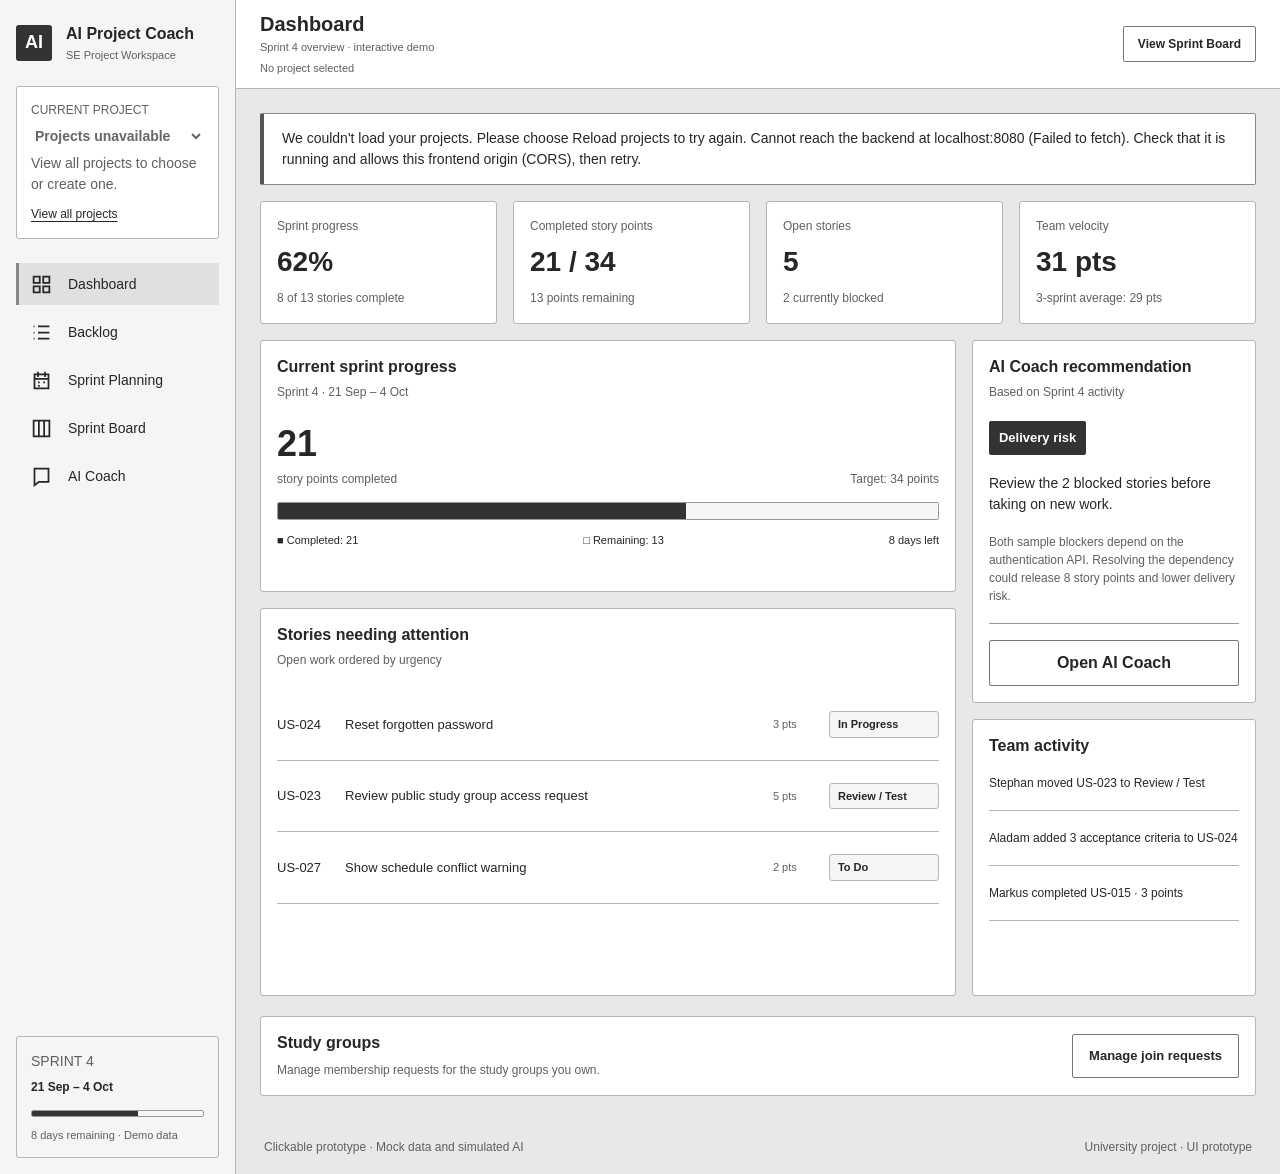
==== commit b029179f: "feat(frontend): implement project and user story API integration" ====
--- a/frontend/index.html
+++ b/frontend/index.html
@@ -16,10 +16,11 @@
             </a>
             <div class="project-selector">
                 <label for="current-project">Current project</label>
-                <select id="current-project" name="current-project">
-                    <option value="campus-connect">Campus Connect</option>
+                <select id="current-project" name="current-project" disabled>
+                    <option value="">Loading projects…</option>
                 </select>
-                <p>Demo Project</p>
+                <p id="current-project-description">Projects</p>
+                <a class="project-overview-link" href="#projects">View all projects</a>
             </div>
             <nav aria-label="Main navigation">
                 <ul class="nav-list">
@@ -40,11 +41,13 @@
 
         <div class="main-layout">
             <header class="app-header">
-                <div><h1 id="app-page-title" tabindex="-1">Dashboard</h1><p id="app-page-subtitle">Sprint 4 overview · interactive demo</p></div>
+                <div><h1 id="app-page-title" tabindex="-1">Dashboard</h1><p id="app-page-subtitle">Sprint 4 overview · interactive demo</p><p id="workspace-project-context">Loading project context…</p></div>
                 <div class="header-actions">
+                    <button class="request-button request-button-primary header-action project-create-trigger" data-page="projects" type="button" hidden>Create Project</button>
                     <a id="header-sprint-board" class="request-button" href="#sprint-board">View Sprint Board</a>
+                    <button id="reload-stories" class="request-button header-action" data-page="backlog" type="button" hidden>Reload stories</button>
                     <a class="request-button header-action" data-page="backlog" href="#story-assistant" hidden>Generate with AI</a>
-                    <button class="request-button request-button-primary header-action" data-page="backlog" id="create-story" type="button" hidden>Create User Story</button>
+                    <button class="request-button request-button-primary header-action" data-page="backlog" id="create-story" type="button" disabled hidden>Create User Story</button>
                     <span class="status-badge header-action" data-page="story-assistant" hidden>AI-assisted demo draft</span>
                     <button class="request-button header-action" data-page="sprint-planning" id="end-voting" type="button" hidden>End Voting</button>
                     <button class="request-button request-button-primary header-action" data-page="sprint-planning" id="add-to-sprint" type="button" hidden>Add to Sprint 5</button>
@@ -133,15 +136,45 @@
                     </article>
                 </section>
 
+                <section id="projects" class="page" aria-labelledby="projects-title" hidden>
+                    <div class="page-heading">
+                        <h2 id="projects-title">Project Overview</h2>
+                        <p>Select a project to view its details and continue in the workspace.</p>
+                    </div>
+                    <p class="project-demo-note">Projects and manual stories are stored after a successful save. Dashboard and sprint tools still show sample data.</p>
+                    <p id="project-success" class="request-message" role="status" aria-atomic="true"></p>
+                    <p id="project-error" class="request-message request-message-error" role="alert" aria-atomic="true"></p>
+                    <div class="toolbar">
+                        <p id="project-count" class="project-count" role="status" aria-atomic="true">Loading projects…</p>
+                        <button id="reload-projects" class="request-button" type="button">Reload projects</button>
+                    </div>
+                    <div id="projects-empty" class="panel project-empty" hidden>
+                        <h3>No projects yet</h3>
+                        <p>Create your first project to get started.</p>
+                        <button class="request-button request-button-primary project-create-trigger" type="button">Create Project</button>
+                    </div>
+                    <ul id="project-list" class="project-grid" aria-label="Your projects" aria-busy="true"></ul>
+                    <article id="project-details" class="panel project-details" aria-labelledby="project-details-title" hidden>
+                        <p class="field-help">Selected project</p>
+                        <h3 id="project-details-title" tabindex="-1"></h3>
+                        <p id="project-details-description" class="panel-copy"></p>
+                        <p class="field-help">Continue to the existing demo dashboard, backlog, and sprint tools.</p>
+                        <a class="request-button request-button-primary" href="#dashboard">Open workspace</a>
+                    </article>
+                    <noscript><p>Enable JavaScript to view, select, and create projects.</p></noscript>
+                </section>
+
                 <section id="backlog" class="page" aria-labelledby="backlog-title" hidden>
                     <div class="page-heading"><h2 id="backlog-title">Backlog &amp; User Story Management</h2><p>Create, refine, prioritise, and prepare stories for sprint planning</p></div>
                     <div class="toolbar">
                         <label class="search-field"><span class="sr-only">Search user stories</span><input id="backlog-search" type="search" placeholder="Search user stories…"></label>
                         <label><span class="sr-only">Filter backlog priority</span><select id="backlog-priority"><option value="">Priority: All</option><option>High</option><option>Medium</option><option>Low</option></select></label>
-                        <label><span class="sr-only">Filter backlog status</span><select id="backlog-status"><option value="">Status: All</option><option>Ready</option><option>Draft</option><option>Refine</option><option>In Sprint</option></select></label>
+                        <label><span class="sr-only">Filter backlog status</span><select id="backlog-status"><option value="">Status: All</option><option>Backlog</option><option>Ready</option><option>Draft</option><option>Refine</option><option>In Sprint</option></select></label>
                         <p id="backlog-count" class="toolbar-summary" role="status"></p>
                     </div>
-                    <div class="table-panel"><table><caption class="sr-only">Project backlog with mock user stories</caption><thead><tr><th scope="col">ID</th><th scope="col">User story</th><th scope="col">Priority</th><th scope="col">Points</th><th scope="col">Status</th><th scope="col"><span class="sr-only">Actions</span></th></tr></thead><tbody id="backlog-rows"></tbody></table><p id="backlog-empty" class="empty-notice" hidden>No stories match your filters. Try another search or choose All.</p><p class="table-footer">Mock preview · Decisions and new stories reset on refresh.</p></div>
+                    <p id="backlog-error" class="request-message request-message-error" role="alert" aria-atomic="true"></p>
+                    <div class="table-panel"><table><caption class="sr-only">Stories in the selected project</caption><thead><tr><th scope="col">ID</th><th scope="col">User story</th><th scope="col">Priority</th><th scope="col">Points</th><th scope="col">Status</th><th scope="col"><span class="sr-only">Actions</span></th></tr></thead><tbody id="backlog-rows" aria-busy="false"></tbody></table><p id="backlog-empty" class="empty-notice" hidden>No stories match your filters. Try another search or choose All.</p><p class="table-footer">Manual user stories are saved to the selected project.</p></div>
+                    <article id="ai-draft-previews" class="panel spaced-button" hidden><h3>AI draft previews · Not saved</h3><p class="field-help">These local assistant drafts reset on refresh and are separate from the saved project backlog.</p><ul id="ai-draft-list"></ul></article>
                 </section>
 
                 <section id="story-assistant" class="page" data-nav-parent="backlog" aria-labelledby="assistant-title" hidden>
@@ -230,11 +263,66 @@
                         </div>
                     </li>
                 </template>
-                <dialog id="story-dialog" aria-labelledby="story-dialog-title"><form id="story-form"><h2 id="story-dialog-title">Create User Story</h2><p class="field-help">A demo story will be added to the backlog until refresh.</p><label class="field-label" for="new-story-title">User story</label><textarea id="new-story-title" rows="4" maxlength="500" required></textarea><div class="form-grid"><div><label class="field-label" for="new-story-priority">Priority</label><select id="new-story-priority"><option>Low</option><option selected>Medium</option><option>High</option></select></div><div><label class="field-label" for="new-story-points">Story points</label><input id="new-story-points" type="number" min="0" max="100" value="3" required></div></div><div class="panel-action action-row"><button id="cancel-story" class="request-button" type="button">Cancel</button><button class="request-button request-button-primary" type="submit">Create Story</button></div></form></dialog>
+                <dialog id="story-dialog" aria-labelledby="story-dialog-title" aria-describedby="story-dialog-help">
+                    <form id="story-form" novalidate>
+                        <h2 id="story-dialog-title">Create User Story</h2>
+                        <p id="story-dialog-help" class="field-help">Create a user story in the selected project. It will be saved when the backend confirms success.</p>
+                        <p id="story-save-error" class="request-message request-message-error" role="alert" aria-atomic="true"></p>
+
+                        <label class="field-label" for="new-story-title">Title (required)</label>
+                        <input id="new-story-title" name="title" type="text" maxlength="120" required aria-describedby="story-title-error">
+                        <p id="story-title-error" class="story-field-error" role="alert"></p>
+
+                        <label class="field-label" for="new-story-description">Description (required)</label>
+                        <textarea id="new-story-description" name="description" rows="3" maxlength="2000" required aria-describedby="story-description-error"></textarea>
+                        <p id="story-description-error" class="story-field-error" role="alert"></p>
+
+                        <label class="field-label" for="new-story-criterion">Acceptance criteria (at least one required)</label>
+                        <p id="story-criteria-help" class="field-help">Enter one criterion at a time, then choose Add criterion or press Enter.</p>
+                        <div class="criterion-entry">
+                            <input id="new-story-criterion" type="text" maxlength="500" aria-describedby="story-criteria-help story-criteria-error">
+                            <button id="add-story-criterion" class="request-button" type="button">Add criterion</button>
+                        </div>
+                        <p id="story-criteria-error" class="story-field-error" role="alert"></p>
+                        <p id="story-criteria-count" class="field-help" role="status" aria-atomic="true">0 criteria added</p>
+                        <ul id="manual-story-criteria" class="manual-story-criteria" aria-label="Added acceptance criteria"></ul>
+
+                        <div class="form-grid">
+                            <div><label class="field-label" for="new-story-priority">Priority (optional)</label><select id="new-story-priority"><option>Low</option><option selected>Medium</option><option>High</option></select></div>
+                            <div><label class="field-label" for="new-story-points">Story points (optional)</label><input id="new-story-points" type="number" min="0" max="100" step="1" value="3" aria-describedby="story-points-error"><p id="story-points-error" class="story-field-error" role="alert"></p></div>
+                        </div>
+                        <div class="panel-action action-row">
+                            <button id="cancel-story" class="request-button" type="button">Cancel</button>
+                            <button id="save-story" class="request-button request-button-primary" type="submit">Create Story</button>
+                        </div>
+                    </form>
+                </dialog>
+                <dialog id="project-dialog" aria-labelledby="project-dialog-title" aria-describedby="project-dialog-description">
+                    <form id="project-form" novalidate>
+                        <h2 id="project-dialog-title">Create Project</h2>
+                        <p id="project-dialog-description" class="field-help">Enter a name and an optional description to create a project.</p>
+                        <p id="project-form-error" class="request-message request-message-error" role="alert" aria-atomic="true"></p>
+                        <fieldset id="project-form-fields" class="project-form-fields">
+                            <label class="field-label" for="project-name">Project name (required)</label>
+                            <input id="project-name" name="name" type="text" maxlength="100" required aria-describedby="project-name-help project-name-error" autocomplete="off">
+                            <p id="project-name-help" class="field-help">Use a short, descriptive name, up to 100 characters.</p>
+                            <p id="project-name-error" class="project-field-error" role="alert"></p>
+                            <label class="field-label" for="project-description">Description (optional)</label>
+                            <textarea id="project-description" name="description" rows="4" maxlength="500" aria-describedby="project-description-help"></textarea>
+                            <p id="project-description-help" class="field-help">A brief description, up to 500 characters.</p>
+                            <div class="panel-action action-row">
+                                <button id="cancel-project" class="request-button" type="button">Cancel</button>
+                                <button id="save-project" class="request-button request-button-primary" type="submit">Create Project</button>
+                            </div>
+                        </fieldset>
+                    </form>
+                </dialog>
             </main>
             <footer class="app-footer">Clickable prototype · Mock data and simulated AI <span>University project · UI prototype</span></footer>
         </div>
     </div>
+    <script src="js/project-service.js"></script>
     <script src="js/app.js"></script>
+    <script src="js/projects.js"></script>
 </body>
 </html>
--- a/frontend/css/style.css
+++ b/frontend/css/style.css
@@ -216,6 +216,52 @@
 .form-grid { display: grid; grid-template-columns: repeat(2, minmax(0, 1fr)); gap: 16px; }
 .form-grid input, .form-grid select { width: 100%; }
 
+/* Manual user story form. */
+#new-story-title { width: 100%; }
+.story-field-error { margin: 6px 0; font-size: 12px; font-weight: 600; }
+.story-field-error:empty { display: none; }
+.criterion-entry { display: flex; flex-wrap: wrap; gap: 8px; }
+.criterion-entry input { flex: 1 1 200px; min-width: 0; }
+.manual-story-criteria { list-style: none; margin: 12px 0; padding: 0; }
+.manual-story-criteria li { display: flex; align-items: flex-start; gap: 12px; padding: 10px 0; border-bottom: 1px solid var(--border); }
+.manual-story-criteria span { flex: 1; min-width: 0; overflow-wrap: anywhere; white-space: pre-wrap; }
+.manual-story-criteria button { flex-shrink: 0; }
+.story-demo-controls { margin-top: 16px; font-size: 12px; }
+.story-demo-controls summary { cursor: pointer; }
+.story-demo-toggle { display: flex; align-items: flex-start; gap: 8px; margin-top: 10px; }
+.story-demo-toggle input { margin-top: 2px; accent-color: #333; }
+#story-form [aria-invalid="true"] { border: 2px solid #444; }
+
+/* Project management reuses the workspace panels, buttons, and feedback styles. */
+.project-overview-link { display: inline-block; margin-top: 10px; font-size: 12px; }
+.project-overview-link.is-active { font-weight: 700; }
+.project-demo-note { margin: 0 0 18px; color: var(--muted); font-size: 12px; }
+.project-count { flex: 1; margin: 0; color: var(--muted); font-size: 13px; }
+.project-grid { display: grid; grid-template-columns: repeat(2, minmax(0, 1fr)); gap: 16px; list-style: none; margin: 0; padding: 0; }
+.project-card { display: flex; flex-direction: column; align-items: flex-start; overflow-wrap: anywhere; }
+.project-card.is-selected { padding: 15px; border: 2px solid #555; }
+.project-card h3 { margin: 0; font-size: 16px; line-height: 1.4; }
+.project-card .panel-heading { width: 100%; }
+.project-card .panel-copy { flex: 1; margin: 0 0 20px; white-space: pre-wrap; }
+.project-card .request-button { margin-top: auto; }
+.project-details { margin-top: 20px; overflow-wrap: anywhere; }
+.project-details .panel-copy { white-space: pre-wrap; }
+.project-details .request-button { margin-top: 12px; }
+.project-empty { padding: 36px 20px; margin-bottom: 20px; text-align: center; }
+.project-empty p { color: var(--muted); }
+.project-demo-controls { padding: 16px; margin-top: 24px; border: 1px solid var(--border); border-radius: 3px; background: #f5f5f5; font-size: 12px; }
+.project-demo-controls summary { cursor: pointer; font-weight: 600; }
+.project-demo-controls .toolbar { margin: 14px 0; }
+.project-failure-toggle { display: flex; align-items: flex-start; gap: 8px; }
+.project-failure-toggle input { margin-top: 2px; accent-color: #333; }
+.project-form-fields { min-width: 0; margin: 0; padding: 0; border: 0; }
+.project-form-fields input[type="text"] { width: 100%; }
+.project-field-error { margin: 8px 0; font-size: 12px; font-weight: 600; }
+.project-field-error:empty { display: none; }
+#project-name[aria-invalid="true"] { border: 2px solid #444; }
+#workspace-project-context { margin-top: 4px; overflow-wrap: anywhere; }
+.app-header > div:first-child { min-width: 0; }
+
 @media (max-width: 1250px) {
     .overview-grid { gap: 14px; }
     .overview-card { padding: 16px; }
@@ -269,6 +315,7 @@
 }
 @media (max-width: 600px) {
     .analysis-grid, .board-grid { grid-template-columns: minmax(0, 1fr); }
+    .project-grid { grid-template-columns: minmax(0, 1fr); }
     .board-column { min-height: 240px; }
     .estimate-grid { grid-template-columns: repeat(2, minmax(0, 1fr)); }
     .vote-options { grid-template-columns: repeat(4, minmax(0, 1fr)); }
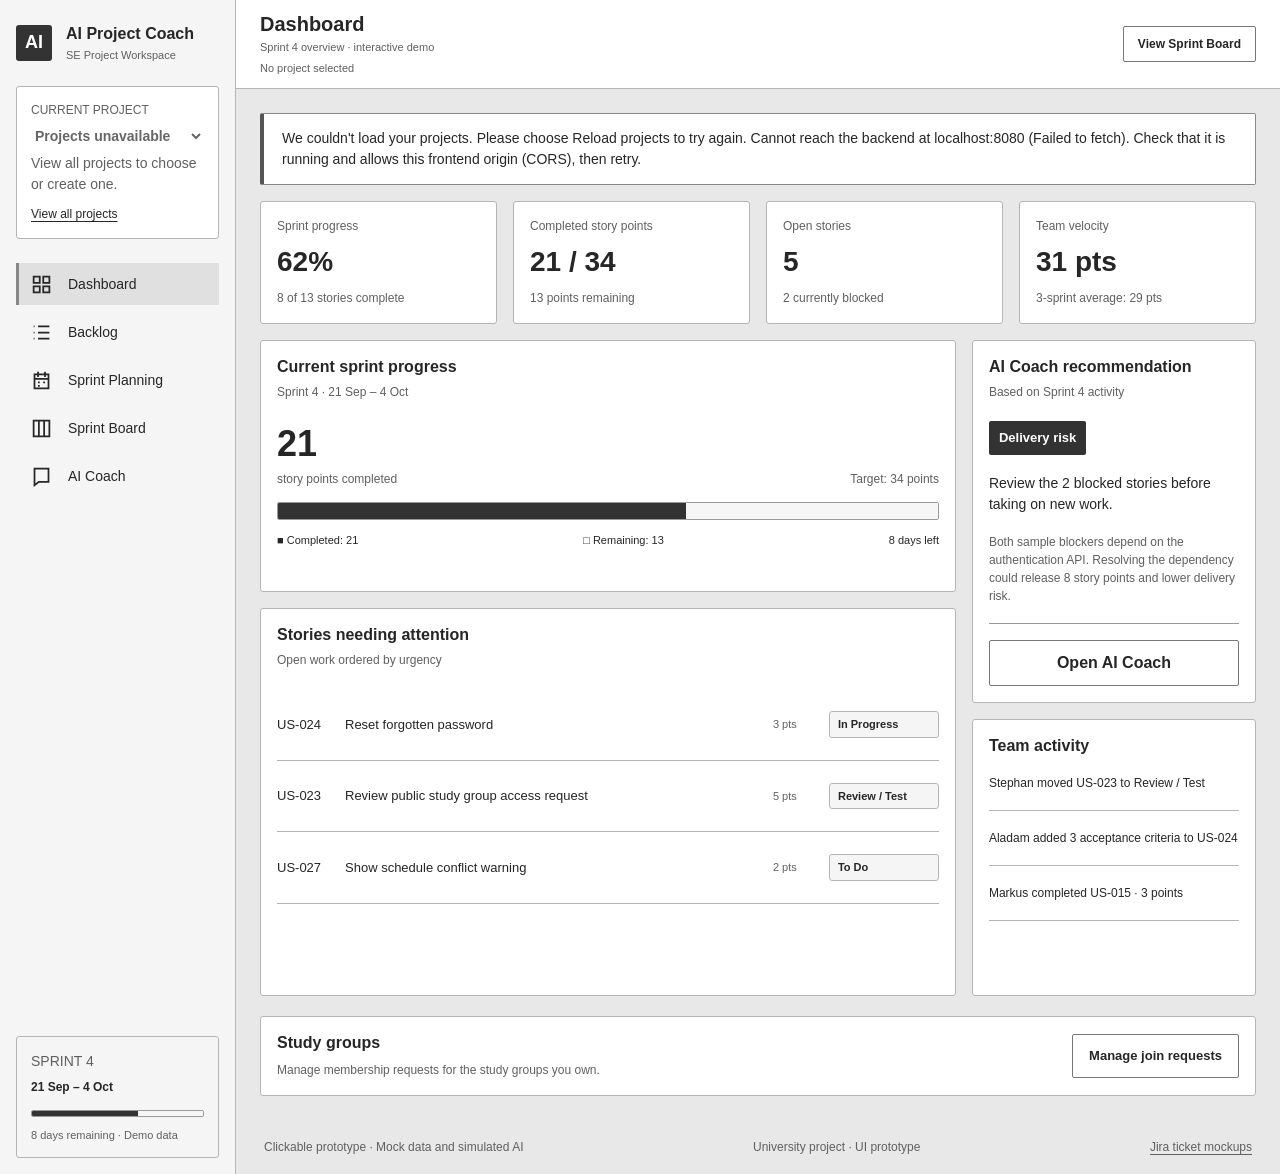
==== commit e1dd8c26: "Add separate Jira issue and email mockups - Add standalone Jira ticket views for SCRUM-43, SCRUM-77," ====
--- a/frontend/index.html
+++ b/frontend/index.html
@@ -318,7 +318,7 @@
                     </form>
                 </dialog>
             </main>
-            <footer class="app-footer">Clickable prototype · Mock data and simulated AI <span>University project · UI prototype</span></footer>
+            <footer class="app-footer">Clickable prototype · Mock data and simulated AI <span>University project · UI prototype</span><a href="jira-mockups/">Jira ticket mockups</a></footer>
         </div>
     </div>
     <script src="js/project-service.js"></script>
--- a/frontend/css/style.css
+++ b/frontend/css/style.css
@@ -262,6 +262,22 @@
 #workspace-project-context { margin-top: 4px; overflow-wrap: anywhere; }
 .app-header > div:first-child { min-width: 0; }
 
+/* Sprint planning uses the same panels and form controls as project creation. */
+.sprint-management-grid { display: grid; grid-template-columns: repeat(2, minmax(0, 1fr)); gap: 16px; }
+#sprint-name { width: 100%; }
+#planning-sprint { flex: 1; min-width: 0; }
+#planning-sprint-name, .sprint-goal { overflow-wrap: anywhere; }
+.sprint-goal { white-space: pre-wrap; }
+#sprint-form [aria-invalid="true"] { border: 2px solid #444; }
+.poker-demo-heading { margin: 28px 0 16px; }
+.poker-demo-heading h3 { margin: 0; font-size: 16px; }
+@media (max-width: 900px) {
+    .sprint-management-grid { grid-template-columns: minmax(0, 1fr); }
+}
+@media (max-width: 430px) {
+    #sprint-form .form-grid { grid-template-columns: minmax(0, 1fr); }
+}
+
 @media (max-width: 1250px) {
     .overview-grid { gap: 14px; }
     .overview-card { padding: 16px; }
